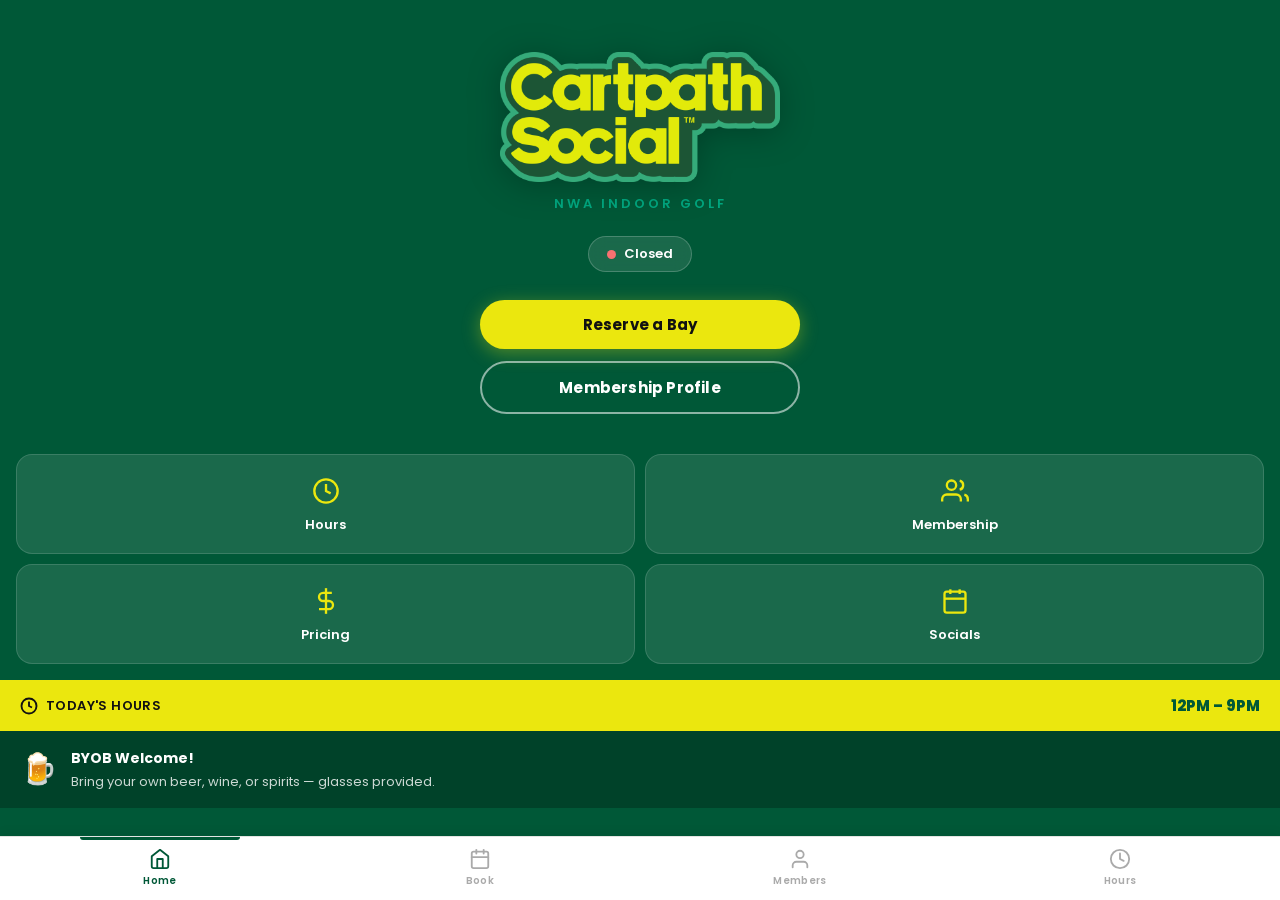
==== index.html @ f40f79ec "Add PWA icons" ====
<!DOCTYPE html>
<html lang="en">
<head>
  <meta charset="UTF-8">
  <meta name="viewport" content="width=device-width, initial-scale=1, viewport-fit=cover">
  <meta name="theme-color" content="#005837">
  <meta name="description" content="Cartpath Social — NWA Indoor Golf Simulator in Lowell, AR">

  <!-- PWA / Apple -->
  <meta name="mobile-web-app-capable" content="yes">
  <meta name="apple-mobile-web-app-capable" content="yes">
  <meta name="apple-mobile-web-app-status-bar-style" content="black-translucent">
  <meta name="apple-mobile-web-app-title" content="Cartpath">

  <!-- Icons & Manifest -->
  <link rel="icon" type="image/svg+xml" href="icons/icon.svg">
  <link rel="apple-touch-icon" href="icons/icon.svg">
  <link rel="manifest" href="manifest.json">

  <!-- Poppins (body) -->
  <link rel="preconnect" href="https://fonts.googleapis.com">
  <link rel="preconnect" href="https://fonts.gstatic.com" crossorigin>
  <link href="https://fonts.googleapis.com/css2?family=Poppins:wght@300;400;500;600;700;800&display=swap" rel="stylesheet">

  <link rel="stylesheet" href="styles.css?v=3">
  <title>Cartpath Social</title>
</head>
<body>

<div id="app">

  <!-- ═══════════════ HOME ═══════════════ -->
  <section id="screen-home" class="screen active">

    <div class="home-hero">
      <img src="icons/logo.png" alt="Cartpath Social" class="hero-logo">
      <p class="tagline">NWA Indoor Golf</p>

      <div class="open-pill" id="open-pill">
        <span class="status-dot" id="status-dot"></span>
        <span class="status-text" id="status-text">Checking…</span>
      </div>

      <div class="hero-ctas">
        <a href="https://app.birrdi.com/u/browse/reserve?team_booking_link_id=cartpath-social"
           class="btn btn-yellow" data-birrdi>
          Reserve a Bay
        </a>
        <a href="https://app.birrdi.com/u/browse_memberships"
           class="btn btn-ghost" data-birrdi>
          Membership Profile
        </a>
      </div>
    </div>

    <div class="shortcuts-grid">
      <button class="tile" data-nav="hours">
        <span class="tile-icon">
          <svg viewBox="0 0 24 24" fill="none" stroke="currentColor" stroke-width="2"><circle cx="12" cy="12" r="10"/><polyline points="12 6 12 12 16 14"/></svg>
        </span>
        <span class="tile-label">Hours</span>
      </button>
      <button class="tile" data-nav="members">
        <span class="tile-icon">
          <svg viewBox="0 0 24 24" fill="none" stroke="currentColor" stroke-width="2"><path d="M17 21v-2a4 4 0 0 0-4-4H5a4 4 0 0 0-4 4v2"/><circle cx="9" cy="7" r="4"/><path d="M23 21v-2a4 4 0 0 0-3-3.87"/><path d="M16 3.13a4 4 0 0 1 0 7.75"/></svg>
        </span>
        <span class="tile-label">Membership</span>
      </button>
      <button class="tile" data-nav="book">
        <span class="tile-icon">
          <svg viewBox="0 0 24 24" fill="none" stroke="currentColor" stroke-width="2"><line x1="12" y1="1" x2="12" y2="23"/><path d="M17 5H9.5a3.5 3.5 0 0 0 0 7h5a3.5 3.5 0 0 1 0 7H6"/></svg>
        </span>
        <span class="tile-label">Pricing</span>
      </button>
      <button class="tile" data-events>
        <span class="tile-icon">
          <svg viewBox="0 0 24 24" fill="none" stroke="currentColor" stroke-width="2"><rect x="3" y="4" width="18" height="18" rx="2" ry="2"/><line x1="16" y1="2" x2="16" y2="6"/><line x1="8" y1="2" x2="8" y2="6"/><line x1="3" y1="10" x2="21" y2="10"/></svg>
        </span>
        <span class="tile-label">Socials</span>
      </button>
    </div>

    <div class="today-strip">
      <div class="today-strip-left">
        <svg class="strip-icon" viewBox="0 0 24 24" fill="none" stroke="currentColor" stroke-width="2.5"><circle cx="12" cy="12" r="10"/><polyline points="12 6 12 12 16 14"/></svg>
        <span class="strip-label">Today's Hours</span>
      </div>
      <span class="strip-time" id="today-hours">—</span>
    </div>

    <div class="byob-strip">
      <span class="byob-icon">🍺</span>
      <div class="byob-text">
        <strong>BYOB Welcome!</strong>
        <span>Bring your own beer, wine, or spirits — glasses provided.</span>
      </div>
    </div>

  </section>

  <!-- ═══════════════ BOOK ═══════════════ -->
  <section id="screen-book" class="screen">

    <div class="green-header">
      <h2 class="screen-title">Book a Bay</h2>
    </div>

    <div class="content-area">

      <div class="reserve-block">
        <a href="https://app.birrdi.com/u/browse/reserve?team_booking_link_id=cartpath-social"
           class="btn btn-yellow btn-xl" data-birrdi>
          Reserve Now
        </a>
      </div>

      <div class="card">
        <h3 class="card-heading">Bay Pricing</h3>

        <div class="pricing-row">
          <div class="pricing-meta">
            <span class="pricing-tier">Non-Peak</span>
            <span class="pricing-note">Mon – Fri before 5 PM</span>
          </div>
          <div class="pricing-val">
            <span class="price-amt">$35</span>
            <span class="price-unit">/hr</span>
          </div>
        </div>

        <div class="pricing-divider"></div>

        <div class="pricing-row">
          <div class="pricing-meta">
            <span class="pricing-tier">Peak</span>
            <span class="pricing-note">Evenings &amp; Weekends</span>
          </div>
          <div class="pricing-val">
            <span class="price-amt">$50</span>
            <span class="price-unit">/hr</span>
          </div>
        </div>

      </div>

      <div class="card">
        <h3 class="card-heading">Contact Us</h3>
        <div class="contact-list">
          <a href="tel:4794873622" class="contact-item">
            <span class="contact-icon">
              <svg viewBox="0 0 24 24" fill="none" stroke="currentColor" stroke-width="2"><path d="M22 16.92v3a2 2 0 0 1-2.18 2 19.79 19.79 0 0 1-8.63-3.07A19.5 19.5 0 0 1 4.64 11 19.79 19.79 0 0 1 1.55 2.38 2 2 0 0 1 3.54 0h3a2 2 0 0 1 2 1.72 12.84 12.84 0 0 0 .7 2.81 2 2 0 0 1-.45 2.11L7.91 8.6a16 16 0 0 0 5.55 5.55l1.96-1.96a2 2 0 0 1 2.11-.45c.9.361 1.843.612 2.81.7A2 2 0 0 1 22 14.92z"/></svg>
            </span>
            <span class="contact-detail">(479) 487-3622</span>
          </a>
          <a href="mailto:info@cartpathsocial.com" class="contact-item">
            <span class="contact-icon">
              <svg viewBox="0 0 24 24" fill="none" stroke="currentColor" stroke-width="2"><path d="M4 4h16c1.1 0 2 .9 2 2v12c0 1.1-.9 2-2 2H4c-1.1 0-2-.9-2-2V6c0-1.1.9-2 2-2z"/><polyline points="22,6 12,13 2,6"/></svg>
            </span>
            <span class="contact-detail">info@cartpathsocial.com</span>
          </a>
          <a href="https://instagram.com/cartpathsocial" class="contact-item" target="_blank" rel="noopener noreferrer">
            <span class="contact-icon">
              <svg viewBox="0 0 24 24" fill="none" stroke="currentColor" stroke-width="2"><rect x="2" y="2" width="20" height="20" rx="5" ry="5"/><path d="M16 11.37A4 4 0 1 1 12.63 8 4 4 0 0 1 16 11.37z"/><line x1="17.5" y1="6.5" x2="17.51" y2="6.5"/></svg>
            </span>
            <span class="contact-detail">@cartpathsocial</span>
          </a>
        </div>
      </div>

    </div>
  </section>

  <!-- ═══════════════ MEMBERS ═══════════════ -->
  <section id="screen-members" class="screen">

    <div class="members-hero">
      <span class="members-badge">MEMBER</span>
      <h2 class="members-title">Join the Club</h2>
      <p class="members-sub">Exclusive perks for dedicated golfers</p>
      <a href="https://app.birrdi.com/u/browse_memberships"
         class="btn btn-green btn-xl" data-birrdi>
        Sign Up
      </a>
    </div>

    <div class="content-area">

      <div class="card">
        <h3 class="card-heading">Member Perks</h3>
        <ul class="perks-list">
          <li class="perk">
            <span class="perk-icon">⏱</span>
            <div class="perk-body">
              <strong>Free Weekly Hours</strong>
              <span>Complimentary bay time every week</span>
            </div>
          </li>
          <li class="perk">
            <span class="perk-icon">📅</span>
            <div class="perk-body">
              <strong>Extended Booking Window</strong>
              <span>Book further in advance than non-members</span>
            </div>
          </li>
          <li class="perk">
            <span class="perk-icon">🛍</span>
            <div class="perk-body">
              <strong>15% Merch Discount</strong>
              <span>On all Cartpath Social merchandise</span>
            </div>
          </li>
          <li class="perk">
            <span class="perk-icon">⭐</span>
            <div class="perk-body">
              <strong>Member-Only Events</strong>
              <span>Exclusive tournaments and social nights</span>
            </div>
          </li>
          <li class="perk">
            <span class="perk-icon">🏌️</span>
            <div class="perk-body">
              <strong>Club Storage</strong>
              <span>Store your clubs on-site, hassle-free</span>
            </div>
          </li>
        </ul>
      </div>


    </div>
  </section>

  <!-- ═══════════════ HOURS ═══════════════ -->
  <section id="screen-hours" class="screen">

    <div class="green-header">
      <h2 class="screen-title">Hours &amp; Location</h2>
    </div>

    <div class="content-area">

      <div class="card">
        <h3 class="card-heading">Weekly Schedule</h3>
        <div id="hours-table"></div>
      </div>

      <div class="card">
        <h3 class="card-heading">Peak vs Non-Peak</h3>
        <div class="peak-grid">
          <div class="peak-box peak-box--teal">
            <span class="peak-label">Non-Peak</span>
            <p class="peak-desc">Mon – Fri<br>before 5 PM</p>
            <span class="peak-price">$35/hr</span>
          </div>
          <div class="peak-box peak-box--green">
            <span class="peak-label">Peak</span>
            <p class="peak-desc">Evenings<br>&amp; Weekends</p>
            <span class="peak-price">$50/hr</span>
          </div>
        </div>
      </div>

      <div class="card">
        <h3 class="card-heading">Location</h3>
        <div class="address-block">
          <span class="address-pin">📍</span>
          <div class="address-lines">
            <strong>Cartpath Social</strong>
            <span>122 Grant Place, Units H &amp; I</span>
            <span>Lowell, AR 72745</span>
          </div>
        </div>
        <a href="https://www.google.com/maps/search/?api=1&query=122+Grant+Place+Units+H+I+Lowell+AR+72745"
           class="btn btn-yellow maps-btn" target="_blank" rel="noopener noreferrer">
          Open in Maps
        </a>
      </div>

    </div>
  </section>

</div><!-- /#app -->

<!-- ═══════════════ IN-APP BROWSER ═══════════════ -->
<div id="inapp-browser" class="inapp-browser">
  <div class="inapp-bar">
    <button class="inapp-close" id="inapp-close">
      <svg viewBox="0 0 24 24" fill="none" stroke="currentColor" stroke-width="2.5" stroke-linecap="round"><line x1="18" y1="6" x2="6" y2="18"/><line x1="6" y1="6" x2="18" y2="18"/></svg>
      Close
    </button>
    <span class="inapp-title">Cartpath Social.</span>
    <div class="inapp-spacer"></div>
  </div>
  <iframe id="inapp-frame" src="" frameborder="0" allow="payment *"></iframe>
</div>

<!-- ═══════════════ BOTTOM NAV ═══════════════ -->
<nav id="bottom-nav">
  <button class="nav-btn active" data-screen="home">
    <svg class="nav-icon" viewBox="0 0 24 24" fill="none" stroke="currentColor" stroke-width="2" stroke-linecap="round" stroke-linejoin="round">
      <path d="M3 9l9-7 9 7v11a2 2 0 0 1-2 2H5a2 2 0 0 1-2-2z"/>
      <polyline points="9 22 9 12 15 12 15 22"/>
    </svg>
    <span class="nav-label">Home</span>
  </button>
  <button class="nav-btn" data-screen="book">
    <svg class="nav-icon" viewBox="0 0 24 24" fill="none" stroke="currentColor" stroke-width="2" stroke-linecap="round" stroke-linejoin="round">
      <rect x="3" y="4" width="18" height="18" rx="2" ry="2"/>
      <line x1="16" y1="2" x2="16" y2="6"/>
      <line x1="8" y1="2" x2="8" y2="6"/>
      <line x1="3" y1="10" x2="21" y2="10"/>
    </svg>
    <span class="nav-label">Book</span>
  </button>
  <button class="nav-btn" data-screen="members">
    <svg class="nav-icon" viewBox="0 0 24 24" fill="none" stroke="currentColor" stroke-width="2" stroke-linecap="round" stroke-linejoin="round">
      <path d="M20 21v-2a4 4 0 0 0-4-4H8a4 4 0 0 0-4 4v2"/>
      <circle cx="12" cy="7" r="4"/>
    </svg>
    <span class="nav-label">Members</span>
  </button>
  <button class="nav-btn" data-screen="hours">
    <svg class="nav-icon" viewBox="0 0 24 24" fill="none" stroke="currentColor" stroke-width="2" stroke-linecap="round" stroke-linejoin="round">
      <circle cx="12" cy="12" r="10"/>
      <polyline points="12 6 12 12 16 14"/>
    </svg>
    <span class="nav-label">Hours</span>
  </button>
</nav>

<script src="app.js?v=3"></script>
</body>
</html>
---- styles.css ----
/* ─── Newake headline font ─────────────────────────────────────────────────── */
@import url('https://fonts.cdnfonts.com/css/newake');

/* ─── Brand tokens ─────────────────────────────────────────────────────────── */
:root {
  --green:  #005837;
  --teal:   #00a67f;
  --yellow: #ebe70e;
  --white:  #ffffff;

  --dark:       #111111;
  --gray-soft:  #f4f5f4;
  --gray-mid:   #e2e4e2;
  --gray-text:  #666666;

  --radius-xl: 20px;
  --radius-lg: 16px;
  --radius-md: 12px;
  --radius-sm:  8px;
  --radius-pill: 100px;

  --shadow-card: 0 2px 16px rgba(0,0,0,.07), 0 1px 4px rgba(0,0,0,.04);

  --nav-h: 64px;
  --safe-bot: env(safe-area-inset-bottom, 0px);
}

/* ─── Reset ────────────────────────────────────────────────────────────────── */
*, *::before, *::after { box-sizing: border-box; margin: 0; padding: 0; }
html { height: 100%; }
body {
  font-family: 'Poppins', sans-serif;
  background: var(--green);
  color: var(--dark);
  -webkit-font-smoothing: antialiased;
  height: 100%;
  overflow: hidden;
}
a { text-decoration: none; color: inherit; }
button { font-family: inherit; cursor: pointer; background: none; border: none; }
ul { list-style: none; }
svg { display: block; }

/* ─── App shell ────────────────────────────────────────────────────────────── */
#app {
  position: fixed;
  inset: 0;
  bottom: calc(var(--nav-h) + var(--safe-bot));
}

/* ─── Screens ──────────────────────────────────────────────────────────────── */
.screen {
  position: absolute;
  inset: 0;
  overflow-y: auto;
  overflow-x: hidden;
  -webkit-overflow-scrolling: touch;
  background: var(--gray-soft);

  opacity: 0;
  pointer-events: none;
  transform: translateY(6px);
  transition: opacity .22s ease, transform .22s ease;
  will-change: opacity, transform;
}
.screen.active {
  opacity: 1;
  pointer-events: auto;
  transform: translateY(0);
}

/* ─── Bottom nav ───────────────────────────────────────────────────────────── */
#bottom-nav {
  position: fixed;
  bottom: 0;
  left: 0;
  right: 0;
  height: calc(var(--nav-h) + var(--safe-bot));
  padding-bottom: var(--safe-bot);
  background: var(--white);
  border-top: 1px solid var(--gray-mid);
  display: flex;
  z-index: 200;
  box-shadow: 0 -2px 12px rgba(0,0,0,.06);
}
.nav-btn {
  flex: 1;
  display: flex;
  flex-direction: column;
  align-items: center;
  justify-content: center;
  gap: 3px;
  color: #aaa;
  padding: 8px 4px;
  transition: color .18s;
  -webkit-tap-highlight-color: transparent;
  position: relative;
}
.nav-btn.active { color: var(--green); }
.nav-btn.active::after {
  content: '';
  position: absolute;
  top: 0;
  left: 25%;
  right: 25%;
  height: 3px;
  background: var(--green);
  border-radius: 0 0 4px 4px;
}
.nav-icon { width: 22px; height: 22px; }
.nav-label { font-size: 10px; font-weight: 600; letter-spacing: .3px; }

/* ─── Shared: buttons ──────────────────────────────────────────────────────── */
.btn {
  display: inline-flex;
  align-items: center;
  justify-content: center;
  padding: 13px 26px;
  border-radius: var(--radius-pill);
  font-size: 15px;
  font-weight: 700;
  font-family: 'Poppins', sans-serif;
  letter-spacing: .2px;
  transition: transform .14s, box-shadow .14s, opacity .14s;
  -webkit-tap-highlight-color: transparent;
  cursor: pointer;
  border: none;
  white-space: nowrap;
}
.btn:active { transform: scale(.96); opacity: .9; }

.btn-yellow {
  background: var(--yellow);
  color: var(--dark);
  box-shadow: 0 4px 18px rgba(235,231,14,.35);
}
.btn-yellow:hover { box-shadow: 0 6px 24px rgba(235,231,14,.45); }

.btn-ghost {
  background: transparent;
  color: var(--white);
  border: 2px solid rgba(255,255,255,.55);
}
.btn-ghost:hover { border-color: var(--white); }

.btn-green {
  background: var(--green);
  color: var(--white);
  box-shadow: 0 4px 16px rgba(0,88,55,.3);
}

.btn-xl {
  padding: 16px 40px;
  font-size: 17px;
  width: 100%;
  max-width: 340px;
}

/* ─── Shared: green header strip ───────────────────────────────────────────── */
.green-header {
  background: var(--green);
  padding: 52px 20px 22px;
}
.screen-title {
  font-family: 'Newake', 'Impact', 'Arial Black', sans-serif;
  font-size: 30px;
  font-weight: 400;
  color: var(--white);
  letter-spacing: .5px;
}

/* ─── Shared: content area & cards ─────────────────────────────────────────── */
.content-area {
  padding: 16px;
  display: flex;
  flex-direction: column;
  gap: 14px;
  padding-bottom: 24px;
}
.card {
  background: var(--white);
  border-radius: var(--radius-xl);
  padding: 20px;
  box-shadow: var(--shadow-card);
}
.card-heading {
  font-size: 11px;
  font-weight: 700;
  letter-spacing: 1.2px;
  text-transform: uppercase;
  color: var(--teal);
  margin-bottom: 16px;
}

/* ══════════════════════════════════════════════════════
   HOME SCREEN
══════════════════════════════════════════════════════ */
#screen-home { background: var(--green); }

/* Hero */
.home-hero {
  padding: 52px 24px 36px;
  text-align: center;
  background: var(--green);
}
.hero-logo {
  width: min(280px, 80vw);
  height: auto;
  display: block;
  margin: 0 auto 12px;
  filter: drop-shadow(0 4px 16px rgba(0,0,0,.25));
}
.tagline {
  font-size: 13px;
  font-weight: 600;
  color: var(--teal);
  letter-spacing: 3px;
  text-transform: uppercase;
  margin-bottom: 22px;
}

/* Open pill */
.open-pill {
  display: inline-flex;
  align-items: center;
  gap: 8px;
  background: rgba(255,255,255,.1);
  border: 1px solid rgba(255,255,255,.2);
  backdrop-filter: blur(8px);
  -webkit-backdrop-filter: blur(8px);
  border-radius: var(--radius-pill);
  padding: 7px 18px;
  margin-bottom: 28px;
}
.status-dot {
  width: 9px;
  height: 9px;
  border-radius: 50%;
  background: #6ee7a0;
  flex-shrink: 0;
}
.open-pill.is-open  .status-dot { animation: pulse-open  1.6s ease-in-out infinite; }
.open-pill.is-closed .status-dot { background: #f87171; animation: pulse-closed 1.6s ease-in-out infinite; }
@keyframes pulse-open {
  0%,100% { box-shadow: 0 0 0 0 rgba(110,231,160,.7); }
  55%      { box-shadow: 0 0 0 7px rgba(110,231,160,0); }
}
@keyframes pulse-closed {
  0%,100% { box-shadow: 0 0 0 0 rgba(248,113,113,.7); }
  55%      { box-shadow: 0 0 0 7px rgba(248,113,113,0); }
}
.status-text {
  font-size: 13px;
  font-weight: 600;
  color: var(--white);
}

/* CTA buttons */
.hero-ctas {
  display: flex;
  flex-direction: column;
  align-items: center;
  gap: 12px;
}
.hero-ctas .btn { width: 100%; max-width: 320px; }

/* Shortcut tiles */
.shortcuts-grid {
  display: grid;
  grid-template-columns: 1fr 1fr;
  gap: 10px;
  padding: 4px 16px 16px;
  background: var(--green);
}
.tile {
  background: rgba(255,255,255,.1);
  border: 1px solid rgba(255,255,255,.14);
  border-radius: var(--radius-lg);
  padding: 22px 14px 18px;
  display: flex;
  flex-direction: column;
  align-items: center;
  gap: 10px;
  transition: background .18s, transform .14s;
  -webkit-tap-highlight-color: transparent;
}
.tile:active { transform: scale(.95); background: rgba(255,255,255,.17); }
.tile-icon svg { width: 28px; height: 28px; stroke: var(--yellow); }
.tile-label {
  font-size: 13px;
  font-weight: 600;
  color: var(--white);
}

/* Today's hours strip */
.today-strip {
  background: var(--yellow);
  padding: 14px 20px;
  display: flex;
  align-items: center;
  justify-content: space-between;
  gap: 12px;
}
.today-strip-left {
  display: flex;
  align-items: center;
  gap: 8px;
}
.strip-icon { width: 18px; height: 18px; stroke: var(--dark); }
.strip-label {
  font-size: 13px;
  font-weight: 600;
  color: var(--dark);
  text-transform: uppercase;
  letter-spacing: .4px;
}
.strip-time {
  font-size: 15px;
  font-weight: 800;
  color: var(--green);
}

/* BYOB strip */
.byob-strip {
  background: rgba(0,0,0,.25);
  padding: 16px 20px;
  display: flex;
  align-items: center;
  gap: 14px;
  min-height: 72px;
}
.byob-icon { font-size: 30px; flex-shrink: 0; }
.byob-text { display: flex; flex-direction: column; gap: 3px; }
.byob-text strong { font-size: 14px; color: var(--white); font-weight: 700; }
.byob-text span   { font-size: 13px; color: rgba(255,255,255,.8); }

/* ══════════════════════════════════════════════════════
   BOOK SCREEN
══════════════════════════════════════════════════════ */
.reserve-block {
  background: var(--green);
  padding: 28px 20px 28px;
  display: flex;
  justify-content: center;
  border-bottom: 3px solid rgba(0,0,0,.1);
}

/* Pricing table */
.pricing-row {
  display: flex;
  align-items: center;
  justify-content: space-between;
  padding: 14px 0;
}
.pricing-row--highlight {
  background: rgba(0,88,55,.05);
  border-radius: var(--radius-md);
  padding: 14px 12px;
  margin: 4px -12px;
}
.pricing-divider { height: 1px; background: var(--gray-mid); }
.pricing-tier  { display: block; font-size: 16px; font-weight: 700; color: var(--dark); }
.pricing-note  { display: block; font-size: 12px; color: var(--gray-text); margin-top: 2px; }
.pricing-val            { display: flex; align-items: baseline; gap: 2px; flex-shrink: 0; }
.pricing-row--highlight .pricing-val { flex-direction: column; align-items: flex-end; gap: 3px; }
.price-amt     { font-size: 26px; font-weight: 800; color: var(--green); white-space: nowrap; line-height: 1; }
.price-amt--sm { font-size: 19px; }
.price-unit    { font-size: 13px; color: var(--gray-text); }

/* Contact */
.contact-list { display: flex; flex-direction: column; gap: 10px; }
.contact-item {
  display: flex;
  align-items: center;
  gap: 14px;
  padding: 13px 14px;
  background: var(--gray-soft);
  border-radius: var(--radius-md);
  transition: background .16s;
  -webkit-tap-highlight-color: transparent;
}
.contact-item:active { background: var(--gray-mid); }
.contact-icon { width: 40px; height: 40px; flex-shrink: 0; display: flex; align-items: center; justify-content: center; }
.contact-icon svg { width: 22px; height: 22px; stroke: var(--teal); }
.contact-detail { font-size: 14px; font-weight: 500; }

/* ══════════════════════════════════════════════════════
   MEMBERS SCREEN
══════════════════════════════════════════════════════ */
#screen-members { background: var(--gray-soft); }

.members-hero {
  background: var(--yellow);
  padding: 52px 24px 36px;
  text-align: center;
  border-radius: 0 0 28px 28px;
}
.members-badge {
  display: inline-block;
  background: var(--green);
  color: var(--white);
  font-size: 10px;
  font-weight: 700;
  letter-spacing: 2px;
  padding: 5px 14px;
  border-radius: var(--radius-pill);
  margin-bottom: 14px;
}
.members-title {
  font-family: 'Newake', 'Impact', 'Arial Black', sans-serif;
  font-size: 40px;
  font-weight: 400;
  color: var(--green);
  margin-bottom: 8px;
}
.members-sub {
  font-size: 14px;
  color: rgba(0,88,55,.75);
  margin-bottom: 26px;
}

/* Perks */
.perks-list { display: flex; flex-direction: column; gap: 18px; }
.perk { display: flex; align-items: flex-start; gap: 14px; }
.perk-icon {
  font-size: 20px;
  width: 42px;
  height: 42px;
  display: flex;
  align-items: center;
  justify-content: center;
  background: rgba(0,88,55,.07);
  border-radius: var(--radius-md);
  flex-shrink: 0;
}
.perk-body { display: flex; flex-direction: column; gap: 3px; padding-top: 2px; }
.perk-body strong { font-size: 15px; font-weight: 700; color: var(--dark); }
.perk-body span   { font-size: 13px; color: var(--gray-text); }

/* Milestones */
.milestones { display: flex; flex-direction: column; }
.milestone {
  display: flex;
  align-items: stretch;
  gap: 16px;
}
.milestone-marker {
  width: 44px;
  height: 44px;
  flex-shrink: 0;
  border-radius: 50%;
  background: var(--gray-soft);
  border: 2px solid var(--gray-mid);
  display: flex;
  align-items: center;
  justify-content: center;
  font-size: 20px;
  z-index: 1;
}
.milestone--first .milestone-marker {
  background: var(--yellow);
  border-color: var(--yellow);
}
.milestone-marker--gold {
  background: linear-gradient(135deg, #f6d365, #fda085);
  border-color: #f6d365;
}
.milestone-line {
  width: 2px;
  background: var(--gray-mid);
  margin: 4px 0;
  align-self: stretch;
  margin-left: 21px;
  margin-right: -2px;
  flex-shrink: 0;
  min-height: 20px;
  order: -1;
  position: relative;
  top: 44px;
  height: calc(100% - 8px);
}
.milestone {
  position: relative;
  padding-bottom: 20px;
}
.milestone-body {
  display: flex;
  flex-direction: column;
  gap: 3px;
  padding-top: 10px;
  padding-bottom: 4px;
}
.milestone-when {
  font-size: 11px;
  font-weight: 700;
  text-transform: uppercase;
  letter-spacing: 1px;
  color: var(--teal);
}
.milestone-what { font-size: 15px; color: var(--dark); font-weight: 500; }

/* Override milestone layout with simpler connector */
.milestones { position: relative; }
.milestone { align-items: flex-start; }
.milestone-line { display: none; }
.milestones::before {
  content: '';
  position: absolute;
  left: 21px;
  top: 22px;
  bottom: 22px;
  width: 2px;
  background: var(--gray-mid);
}

/* ══════════════════════════════════════════════════════
   HOURS SCREEN
══════════════════════════════════════════════════════ */
/* Hours table */
.hours-row {
  display: flex;
  align-items: center;
  justify-content: space-between;
  padding: 12px 0;
  border-bottom: 1px solid var(--gray-mid);
  transition: background .16s;
}
.hours-row:last-child { border-bottom: none; }
.hours-row.is-today {
  background: rgba(0,88,55,.08);
  border-radius: var(--radius-md);
  padding: 12px 12px;
  margin: 0 -12px;
  border-bottom: none;
}
.hours-row.is-today + .hours-row { border-top: none; }
.hours-day {
  font-size: 15px;
  font-weight: 600;
  color: var(--dark);
  display: flex;
  align-items: center;
  gap: 8px;
}
.hours-row.is-today .hours-day { color: var(--green); font-weight: 700; }
.today-badge {
  font-size: 9px;
  font-weight: 800;
  letter-spacing: 1px;
  background: var(--green);
  color: var(--white);
  padding: 3px 8px;
  border-radius: var(--radius-pill);
  text-transform: uppercase;
}
.hours-time { font-size: 14px; font-weight: 500; color: var(--gray-text); }
.hours-row.is-today .hours-time { color: var(--green); font-weight: 700; }

/* Peak grid */
.peak-grid {
  display: grid;
  grid-template-columns: 1fr 1fr;
  gap: 10px;
}
.peak-box {
  border-radius: var(--radius-lg);
  padding: 18px 14px;
  display: flex;
  flex-direction: column;
  gap: 6px;
  text-align: center;
}
.peak-box--teal { background: rgba(0,166,127,.1); }
.peak-box--green { background: rgba(0,88,55,.08); }
.peak-label {
  font-size: 11px;
  font-weight: 700;
  letter-spacing: 1px;
  text-transform: uppercase;
  color: var(--teal);
}
.peak-box--green .peak-label { color: var(--green); }
.peak-desc { font-size: 13px; color: var(--gray-text); line-height: 1.4; }
.peak-price { font-size: 22px; font-weight: 800; color: var(--green); }

/* Address */
.address-block {
  display: flex;
  gap: 14px;
  align-items: flex-start;
  margin-bottom: 18px;
}
.address-pin { font-size: 26px; flex-shrink: 0; line-height: 1; }
.address-lines { display: flex; flex-direction: column; gap: 3px; }
.address-lines strong { font-size: 16px; font-weight: 700; color: var(--dark); }
.address-lines span   { font-size: 14px; color: var(--gray-text); }
.maps-btn { width: 100%; }

/* ═══════════════════════════════════════════════════════
   IN-APP BROWSER
═══════════════════════════════════════════════════════ */
.inapp-browser {
  position: fixed;
  inset: 0;
  z-index: 500;
  display: flex;
  flex-direction: column;
  background: #fff;
  transform: translateY(100%);
  transition: transform .35s cubic-bezier(.32,.72,0,1);
  will-change: transform;
}
.inapp-browser.open { transform: translateY(0); }

.inapp-bar {
  background: var(--green);
  display: flex;
  align-items: center;
  gap: 12px;
  padding: 12px 16px;
  padding-top: calc(12px + env(safe-area-inset-top, 0px));
  flex-shrink: 0;
}
.inapp-close {
  display: flex;
  align-items: center;
  gap: 6px;
  color: var(--white);
  font-size: 13px;
  font-weight: 700;
  font-family: 'Poppins', sans-serif;
  background: rgba(255,255,255,.15);
  border: none;
  border-radius: var(--radius-pill);
  padding: 7px 14px;
  cursor: pointer;
  -webkit-tap-highlight-color: transparent;
  flex-shrink: 0;
}
.inapp-close svg { width: 14px; height: 14px; }
.inapp-title {
  font-family: 'Newake', 'Impact', sans-serif;
  font-size: 18px;
  color: var(--yellow);
  flex: 1;
  text-align: center;
}
.inapp-spacer { width: 80px; flex-shrink: 0; }
#inapp-frame {
  flex: 1;
  width: 100%;
  border: none;
  background: #f5f5f5;
}

/* ─── Misc utility ──────────────────────────────────────────────────────────── */
@media (prefers-reduced-motion: reduce) {
  .screen { transition: none; }
  .status-dot { animation: none !important; }
}
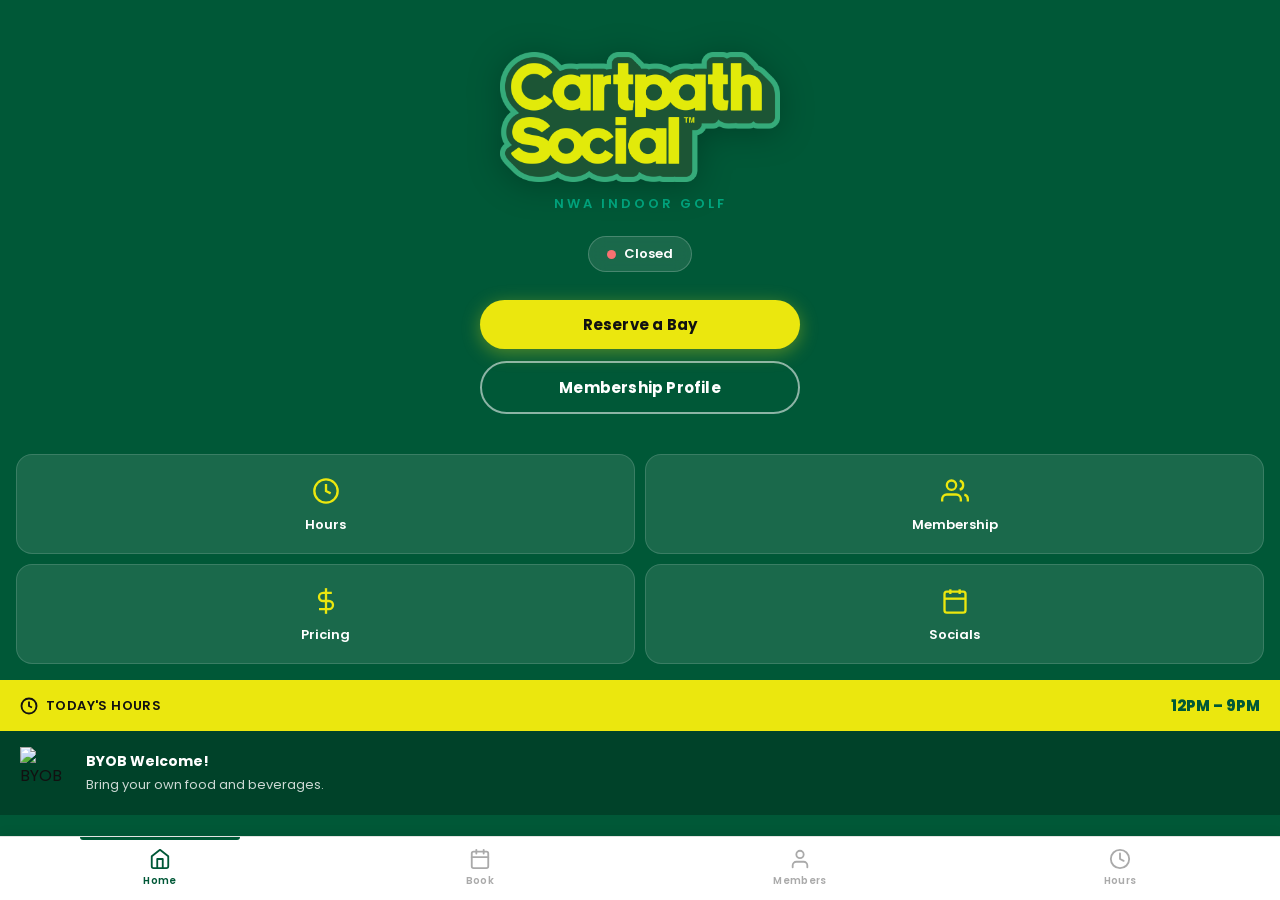
==== commit 52d98cbe: "updated byob and perks styling" ====
--- a/index.html
+++ b/index.html
@@ -89,10 +89,10 @@
     </div>
 
     <div class="byob-strip">
-      <span class="byob-icon">🍺</span>
+      <img src="icons/byob-icon.png" alt="BYOB" class="byob-img">
       <div class="byob-text">
         <strong>BYOB Welcome!</strong>
-        <span>Bring your own beer, wine, or spirits — glasses provided.</span>
+        <span>Bring your own food and beverages.</span>
       </div>
     </div>
 
@@ -189,35 +189,35 @@
         <h3 class="card-heading">Member Perks</h3>
         <ul class="perks-list">
           <li class="perk">
-            <span class="perk-icon">⏱</span>
+            <span class="perk-icon perk-check"><svg viewBox="0 0 24 24" fill="none" stroke="currentColor" stroke-width="2.5" stroke-linecap="round" stroke-linejoin="round"><polyline points="20 6 9 17 4 12"/></svg></span>
             <div class="perk-body">
               <strong>Free Weekly Hours</strong>
               <span>Complimentary bay time every week</span>
             </div>
           </li>
           <li class="perk">
-            <span class="perk-icon">📅</span>
+            <span class="perk-icon perk-check"><svg viewBox="0 0 24 24" fill="none" stroke="currentColor" stroke-width="2.5" stroke-linecap="round" stroke-linejoin="round"><polyline points="20 6 9 17 4 12"/></svg></span>
             <div class="perk-body">
               <strong>Extended Booking Window</strong>
               <span>Book further in advance than non-members</span>
             </div>
           </li>
           <li class="perk">
-            <span class="perk-icon">🛍</span>
+            <span class="perk-icon perk-check"><svg viewBox="0 0 24 24" fill="none" stroke="currentColor" stroke-width="2.5" stroke-linecap="round" stroke-linejoin="round"><polyline points="20 6 9 17 4 12"/></svg></span>
             <div class="perk-body">
               <strong>15% Merch Discount</strong>
               <span>On all Cartpath Social merchandise</span>
             </div>
           </li>
           <li class="perk">
-            <span class="perk-icon">⭐</span>
+            <span class="perk-icon perk-check"><svg viewBox="0 0 24 24" fill="none" stroke="currentColor" stroke-width="2.5" stroke-linecap="round" stroke-linejoin="round"><polyline points="20 6 9 17 4 12"/></svg></span>
             <div class="perk-body">
               <strong>Member-Only Events</strong>
               <span>Exclusive tournaments and social nights</span>
             </div>
           </li>
           <li class="perk">
-            <span class="perk-icon">🏌️</span>
+            <span class="perk-icon perk-check"><svg viewBox="0 0 24 24" fill="none" stroke="currentColor" stroke-width="2.5" stroke-linecap="round" stroke-linejoin="round"><polyline points="20 6 9 17 4 12"/></svg></span>
             <div class="perk-body">
               <strong>Club Storage</strong>
               <span>Store your clubs on-site, hassle-free</span>
--- a/styles.css
+++ b/styles.css
@@ -330,6 +330,7 @@
   min-height: 72px;
 }
 .byob-icon { font-size: 30px; flex-shrink: 0; }
+.byob-img  { width: 52px; height: 52px; object-fit: contain; flex-shrink: 0; }
 .byob-text { display: flex; flex-direction: column; gap: 3px; }
 .byob-text strong { font-size: 14px; color: var(--white); font-weight: 700; }
 .byob-text span   { font-size: 13px; color: rgba(255,255,255,.8); }
@@ -433,6 +434,8 @@
   border-radius: var(--radius-md);
   flex-shrink: 0;
 }
+.perk-check { background: rgba(0,88,55,.1); }
+.perk-check svg { width: 20px; height: 20px; stroke: var(--green); }
 .perk-body { display: flex; flex-direction: column; gap: 3px; padding-top: 2px; }
 .perk-body strong { font-size: 15px; font-weight: 700; color: var(--dark); }
 .perk-body span   { font-size: 13px; color: var(--gray-text); }
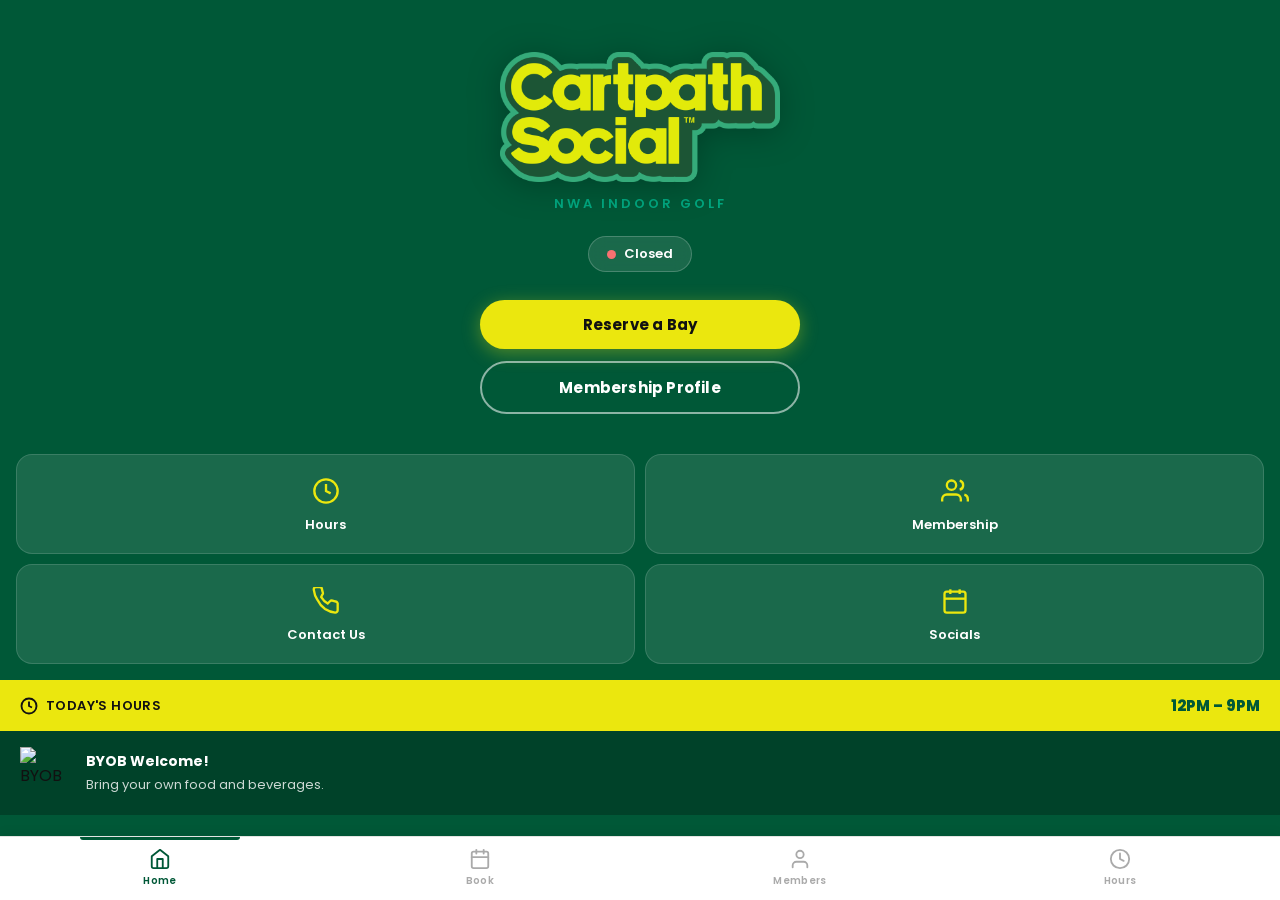
==== commit b9c7ca02: "restructure nav" ====
--- a/index.html
+++ b/index.html
@@ -66,11 +66,11 @@
         </span>
         <span class="tile-label">Membership</span>
       </button>
-      <button class="tile" data-nav="book">
+      <button class="tile" data-tel="4794873622">
         <span class="tile-icon">
-          <svg viewBox="0 0 24 24" fill="none" stroke="currentColor" stroke-width="2"><line x1="12" y1="1" x2="12" y2="23"/><path d="M17 5H9.5a3.5 3.5 0 0 0 0 7h5a3.5 3.5 0 0 1 0 7H6"/></svg>
+          <svg viewBox="0 0 24 24" fill="none" stroke="currentColor" stroke-width="2"><path d="M22 16.92v3a2 2 0 0 1-2.18 2 19.79 19.79 0 0 1-8.63-3.07A19.5 19.5 0 0 1 4.64 11 19.79 19.79 0 0 1 1.55 2.38 2 2 0 0 1 3.54 0h3a2 2 0 0 1 2 1.72 12.84 12.84 0 0 0 .7 2.81 2 2 0 0 1-.45 2.11L7.91 8.6a16 16 0 0 0 5.55 5.55l1.96-1.96a2 2 0 0 1 2.11-.45c.9.361 1.843.612 2.81.7A2 2 0 0 1 22 14.92z"/></svg>
         </span>
-        <span class="tile-label">Pricing</span>
+        <span class="tile-label">Contact Us</span>
       </button>
       <button class="tile" data-events>
         <span class="tile-icon">
@@ -141,30 +141,6 @@
           </div>
         </div>
 
-      </div>
-
-      <div class="card">
-        <h3 class="card-heading">Contact Us</h3>
-        <div class="contact-list">
-          <a href="tel:4794873622" class="contact-item">
-            <span class="contact-icon">
-              <svg viewBox="0 0 24 24" fill="none" stroke="currentColor" stroke-width="2"><path d="M22 16.92v3a2 2 0 0 1-2.18 2 19.79 19.79 0 0 1-8.63-3.07A19.5 19.5 0 0 1 4.64 11 19.79 19.79 0 0 1 1.55 2.38 2 2 0 0 1 3.54 0h3a2 2 0 0 1 2 1.72 12.84 12.84 0 0 0 .7 2.81 2 2 0 0 1-.45 2.11L7.91 8.6a16 16 0 0 0 5.55 5.55l1.96-1.96a2 2 0 0 1 2.11-.45c.9.361 1.843.612 2.81.7A2 2 0 0 1 22 14.92z"/></svg>
-            </span>
-            <span class="contact-detail">(479) 487-3622</span>
-          </a>
-          <a href="mailto:info@cartpathsocial.com" class="contact-item">
-            <span class="contact-icon">
-              <svg viewBox="0 0 24 24" fill="none" stroke="currentColor" stroke-width="2"><path d="M4 4h16c1.1 0 2 .9 2 2v12c0 1.1-.9 2-2 2H4c-1.1 0-2-.9-2-2V6c0-1.1.9-2 2-2z"/><polyline points="22,6 12,13 2,6"/></svg>
-            </span>
-            <span class="contact-detail">info@cartpathsocial.com</span>
-          </a>
-          <a href="https://instagram.com/cartpathsocial" class="contact-item" target="_blank" rel="noopener noreferrer">
-            <span class="contact-icon">
-              <svg viewBox="0 0 24 24" fill="none" stroke="currentColor" stroke-width="2"><rect x="2" y="2" width="20" height="20" rx="5" ry="5"/><path d="M16 11.37A4 4 0 1 1 12.63 8 4 4 0 0 1 16 11.37z"/><line x1="17.5" y1="6.5" x2="17.51" y2="6.5"/></svg>
-            </span>
-            <span class="contact-detail">@cartpathsocial</span>
-          </a>
-        </div>
       </div>
 
     </div>
@@ -274,6 +250,24 @@
            class="btn btn-yellow maps-btn" target="_blank" rel="noopener noreferrer">
           Open in Maps
         </a>
+      </div>
+
+      <div class="card">
+        <h3 class="card-heading">Contact Us</h3>
+        <div class="contact-list">
+          <a href="tel:4794873622" class="contact-item">
+            <span class="contact-icon"><svg viewBox="0 0 24 24" fill="none" stroke="currentColor" stroke-width="2"><path d="M22 16.92v3a2 2 0 0 1-2.18 2 19.79 19.79 0 0 1-8.63-3.07A19.5 19.5 0 0 1 4.64 11 19.79 19.79 0 0 1 1.55 2.38 2 2 0 0 1 3.54 0h3a2 2 0 0 1 2 1.72 12.84 12.84 0 0 0 .7 2.81 2 2 0 0 1-.45 2.11L7.91 8.6a16 16 0 0 0 5.55 5.55l1.96-1.96a2 2 0 0 1 2.11-.45c.9.361 1.843.612 2.81.7A2 2 0 0 1 22 14.92z"/></svg></span>
+            <span class="contact-detail">(479) 487-3622</span>
+          </a>
+          <a href="mailto:info@cartpathsocial.com" class="contact-item">
+            <span class="contact-icon"><svg viewBox="0 0 24 24" fill="none" stroke="currentColor" stroke-width="2"><path d="M4 4h16c1.1 0 2 .9 2 2v12c0 1.1-.9 2-2 2H4c-1.1 0-2-.9-2-2V6c0-1.1.9-2 2-2z"/><polyline points="22,6 12,13 2,6"/></svg></span>
+            <span class="contact-detail">info@cartpathsocial.com</span>
+          </a>
+          <a href="https://instagram.com/cartpathsocial" class="contact-item" target="_blank" rel="noopener noreferrer">
+            <span class="contact-icon"><svg viewBox="0 0 24 24" fill="none" stroke="currentColor" stroke-width="2"><rect x="2" y="2" width="20" height="20" rx="5" ry="5"/><path d="M16 11.37A4 4 0 1 1 12.63 8 4 4 0 0 1 16 11.37z"/><line x1="17.5" y1="6.5" x2="17.51" y2="6.5"/></svg></span>
+            <span class="contact-detail">@cartpathsocial</span>
+          </a>
+        </div>
       </div>
 
     </div>
@@ -303,7 +297,7 @@
     </svg>
     <span class="nav-label">Home</span>
   </button>
-  <button class="nav-btn" data-screen="book">
+  <button class="nav-btn" data-birrdi-nav data-birrdi-url="https://app.birrdi.com/u/browse/reserve?team_booking_link_id=cartpath-social">
     <svg class="nav-icon" viewBox="0 0 24 24" fill="none" stroke="currentColor" stroke-width="2" stroke-linecap="round" stroke-linejoin="round">
       <rect x="3" y="4" width="18" height="18" rx="2" ry="2"/>
       <line x1="16" y1="2" x2="16" y2="6"/>
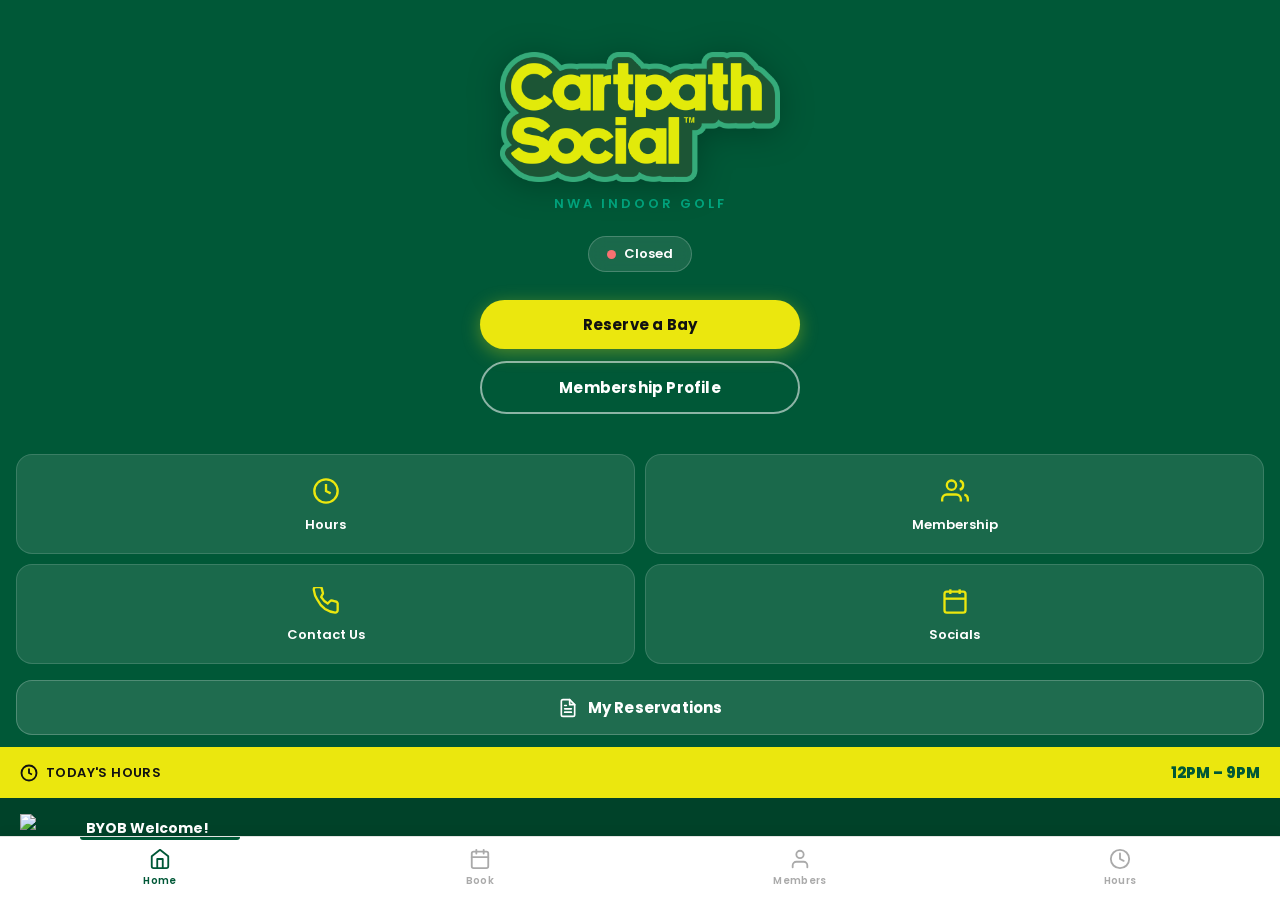
==== commit 738a9b51: "birrdi updates" ====
--- a/index.html
+++ b/index.html
@@ -22,7 +22,7 @@
   <link rel="preconnect" href="https://fonts.gstatic.com" crossorigin>
   <link href="https://fonts.googleapis.com/css2?family=Poppins:wght@300;400;500;600;700;800&display=swap" rel="stylesheet">
 
-  <link rel="stylesheet" href="styles.css?v=3">
+  <link rel="stylesheet" href="styles.css?v=4">
   <title>Cartpath Social</title>
 </head>
 <body>
@@ -80,6 +80,13 @@
       </button>
     </div>
 
+    <div class="reservations-bar">
+      <button class="reservations-btn" data-birrdi data-birrdi-url="https://app.birrdi.com/u/browse_activity">
+        <svg viewBox="0 0 24 24" fill="none" stroke="currentColor" stroke-width="2" stroke-linecap="round" stroke-linejoin="round"><path d="M14 2H6a2 2 0 0 0-2 2v16a2 2 0 0 0 2 2h12a2 2 0 0 0 2-2V8z"/><polyline points="14 2 14 8 20 8"/><line x1="16" y1="13" x2="8" y2="13"/><line x1="16" y1="17" x2="8" y2="17"/><polyline points="10 9 9 9 8 9"/></svg>
+        My Reservations
+      </button>
+    </div>
+
     <div class="today-strip">
       <div class="today-strip-left">
         <svg class="strip-icon" viewBox="0 0 24 24" fill="none" stroke="currentColor" stroke-width="2.5"><circle cx="12" cy="12" r="10"/><polyline points="12 6 12 12 16 14"/></svg>
@@ -202,6 +209,14 @@
         </ul>
       </div>
 
+      <div class="card">
+        <h3 class="card-heading">My Reservations</h3>
+        <p style="font-size:13px;color:var(--gray-text);margin-bottom:16px;">View and manage your upcoming bay bookings.</p>
+        <button class="btn btn-green btn-xl" data-birrdi data-birrdi-url="https://app.birrdi.com/u/browse_activity">
+          <svg viewBox="0 0 24 24" fill="none" stroke="currentColor" stroke-width="2" stroke-linecap="round" stroke-linejoin="round" style="width:18px;height:18px;margin-right:8px;flex-shrink:0"><path d="M14 2H6a2 2 0 0 0-2 2v16a2 2 0 0 0 2 2h12a2 2 0 0 0 2-2V8z"/><polyline points="14 2 14 8 20 8"/><line x1="16" y1="13" x2="8" y2="13"/><line x1="16" y1="17" x2="8" y2="17"/><polyline points="10 9 9 9 8 9"/></svg>
+          View My Reservations
+        </button>
+      </div>
 
     </div>
   </section>
@@ -322,6 +337,6 @@
   </button>
 </nav>
 
-<script src="app.js?v=3"></script>
+<script src="app.js?v=4"></script>
 </body>
 </html>
--- a/styles.css
+++ b/styles.css
@@ -319,6 +319,32 @@
   font-weight: 800;
   color: var(--green);
 }
+
+/* My Reservations bar */
+.reservations-bar {
+  padding: 0 16px 12px;
+  background: var(--green);
+}
+.reservations-btn {
+  width: 100%;
+  display: flex;
+  align-items: center;
+  justify-content: center;
+  gap: 10px;
+  background: rgba(255,255,255,.12);
+  border: 1px solid rgba(255,255,255,.22);
+  border-radius: var(--radius-lg);
+  padding: 15px 20px;
+  color: var(--white);
+  font-size: 15px;
+  font-weight: 700;
+  font-family: 'Poppins', sans-serif;
+  letter-spacing: .2px;
+  transition: background .18s, transform .14s;
+  -webkit-tap-highlight-color: transparent;
+}
+.reservations-btn:active { transform: scale(.97); background: rgba(255,255,255,.2); }
+.reservations-btn svg { width: 20px; height: 20px; flex-shrink: 0; }
 
 /* BYOB strip */
 .byob-strip {
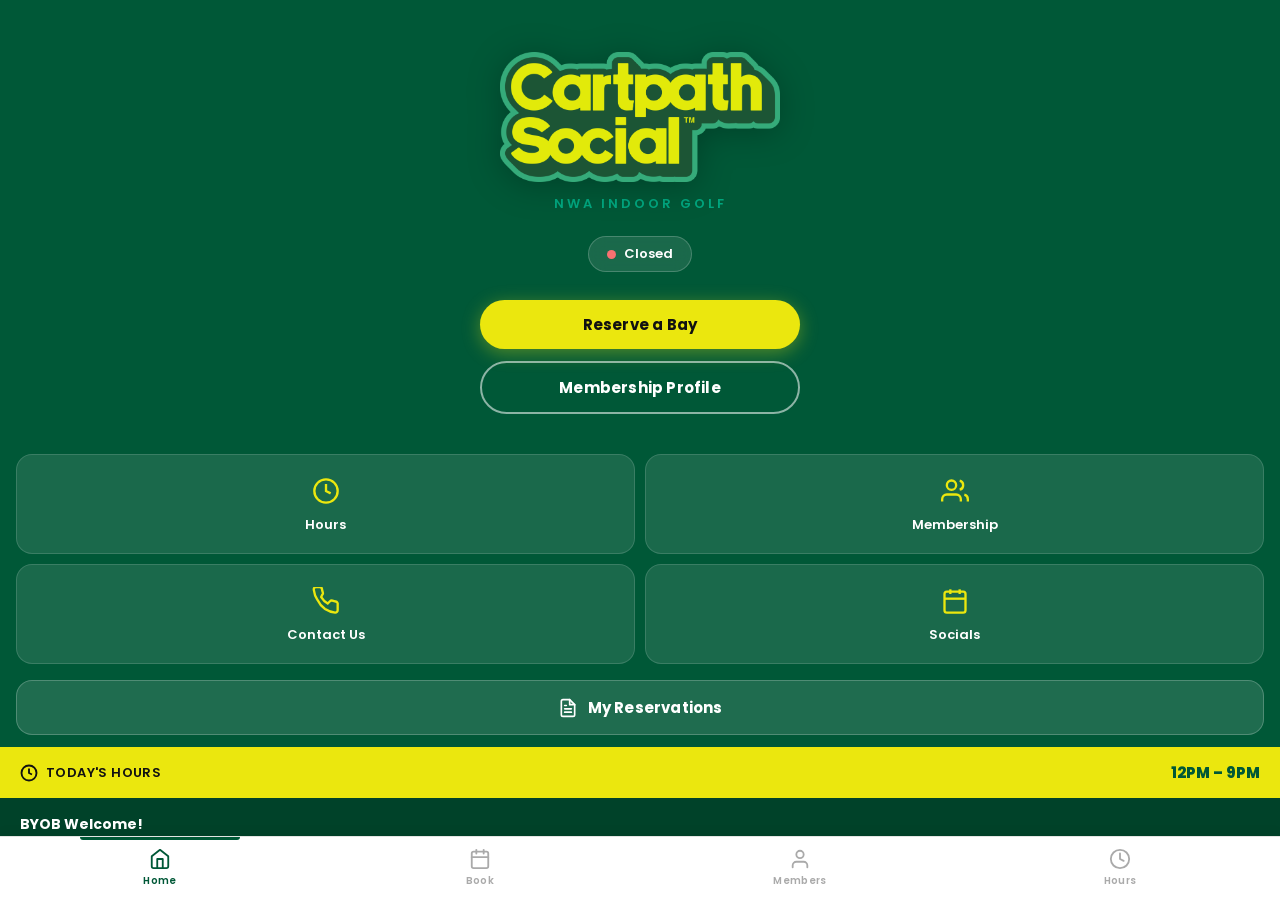
==== commit 09b4c19b: "Remove BYOB image from home screen" ====
--- a/index.html
+++ b/index.html
@@ -96,7 +96,6 @@
     </div>
 
     <div class="byob-strip">
-      <img src="icons/byob-icon.png" alt="BYOB" class="byob-img">
       <div class="byob-text">
         <strong>BYOB Welcome!</strong>
         <span>Bring your own food and beverages.</span>
